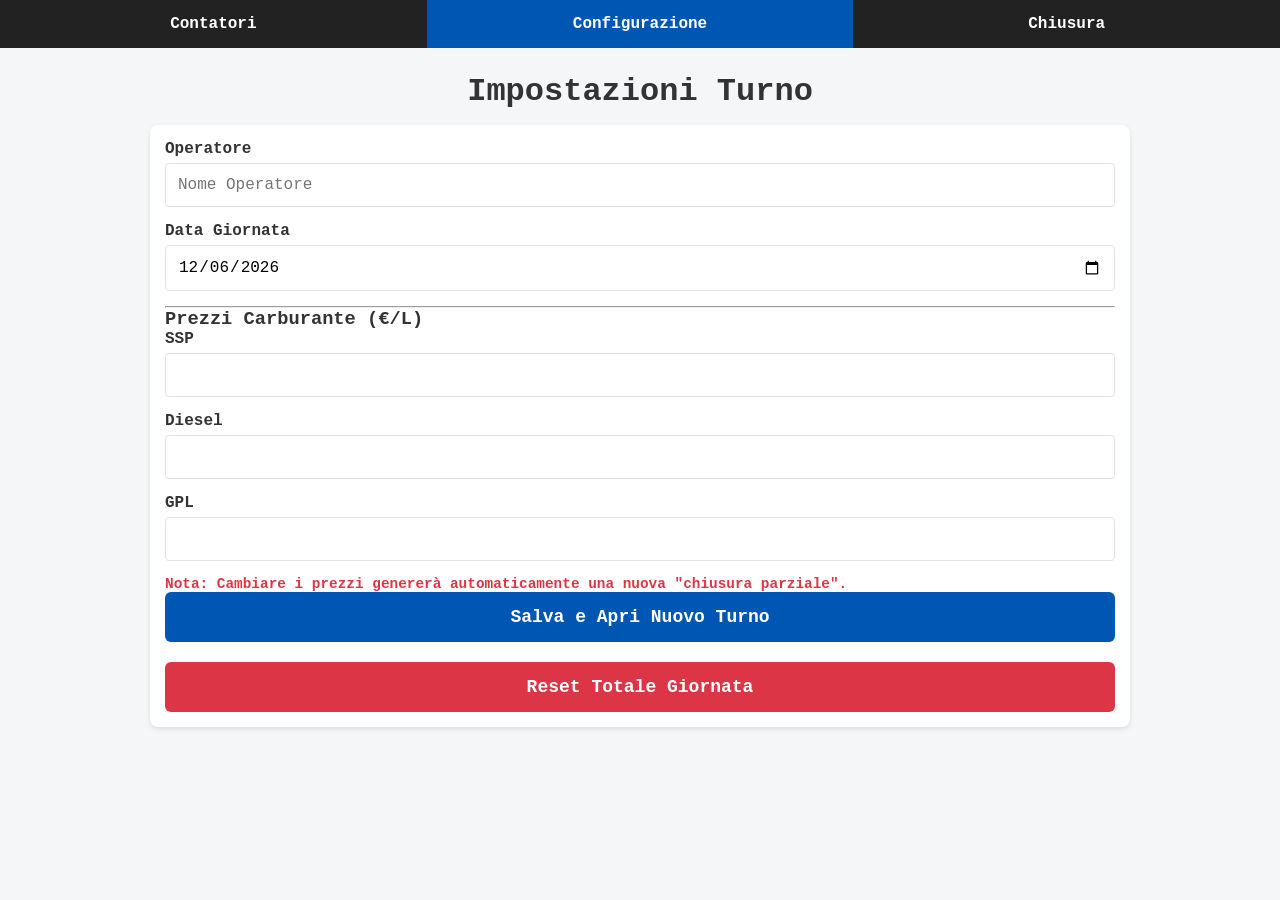
==== index.html @ e2e1b049 "initial commit" ====
<!doctype html>
<html lang="it">
  <head>
    <meta charset="UTF-8" />
    <meta
      name="viewport"
      content="width=device-width, initial-scale=1.0, maximum-scale=1.0, user-scalable=no"
    />
    <title>Contatori - Gestione Impianto</title>
    <link rel="stylesheet" href="style.css" />
    <link rel="manifest" href="manifest.json" />
  </head>
  <body id="page-index">
    <nav class="nav-bar no-print">
      <a href="index.html" class="active">Contatori</a>
      <a href="config.html">Configurazione</a>
      <a href="summary.html">Chiusura</a>
    </nav>

    <main class="container">
      <header class="app-header">
        <h1>Gestione Contatori Live</h1>
        <p id="active-info">
          Operatore: <span id="op-name">-</span> | Data:
          <span id="date-label">-</span>
        </p>
      </header>

      <div id="counters-container">
        <!-- Generato dinamicamente via JS -->
      </div>
    </main>

    <script src="app.js"></script>
  </body>
</html>
---- style.css ----
:root {
  --bg-color: #f4f6f8;
  --card-bg: #ffffff;
  --primary: #0056b3;
  --secondary: #ffc107;
  --danger: #dc3545;
  --text-main: #333333;
  --border: #dee2e6;
}

* {
  box-sizing: border-box;
  margin: 0;
  padding: 0;
  font-family: "Courier New", Courier, monospace;
}

body {
  background: var(--bg-color);
  color: var(--text-main);
  font-family:
    system-ui,
    -apple-system,
    sans-serif;
  padding-bottom: 20px;
}

/* Navigation */
.nav-bar {
  display: flex;
  background: #222;
  overflow-x: auto;
}
.nav-bar a {
  flex: 1;
  text-align: center;
  padding: 15px;
  color: white;
  text-decoration: none;
  font-weight: bold;
  white-space: nowrap;
}
.nav-bar a.active {
  background: var(--primary);
}

.container {
  max-width: 1000px;
  margin: 0 auto;
  padding: 10px;
}
.app-header {
  text-align: center;
  margin: 15px 0;
}
.card {
  background: var(--card-bg);
  padding: 15px;
  border-radius: 8px;
  box-shadow: 0 2px 5px rgba(0, 0, 0, 0.1);
  margin-bottom: 20px;
}

/* Form Elements */
.form-group {
  margin-bottom: 15px;
}
.form-group label {
  display: block;
  margin-bottom: 5px;
  font-weight: bold;
}
.form-group input {
  width: 100%;
  padding: 12px;
  font-size: 16px;
  border: 1px solid var(--border);
  border-radius: 4px;
}
.warning-text {
  color: var(--danger);
  font-size: 0.9em;
  font-weight: bold;
}

/* Buttons */
.btn {
  display: block;
  width: 100%;
  padding: 15px;
  font-size: 18px;
  font-weight: bold;
  border: none;
  border-radius: 6px;
  cursor: pointer;
  text-align: center;
}
.btn-primary {
  background: var(--primary);
  color: white;
}
.btn-danger {
  background: var(--danger);
  color: white;
}
.btn-secondary {
  background: var(--secondary);
  color: #333;
  padding: 10px;
  font-size: 14px;
  margin-top: 5px;
}

/* Contatori UI */
.group-section {
  background: var(--card-bg);
  border: 2px solid var(--border);
  margin-bottom: 20px;
  border-radius: 8px;
  overflow: hidden;
}
.group-header {
  background: #e9ecef;
  padding: 10px;
  display: flex;
  justify-content: space-between;
  align-items: center;
}
.pump-row {
  border-top: 1px solid var(--border);
  padding: 15px;
}
.pump-title {
  font-weight: bold;
  font-size: 1.2em;
  margin-bottom: 10px;
  display: flex;
  justify-content: space-between;
}

.counters-grid {
  display: flex;
  flex-direction: column;
  gap: 15px;
}
@media (min-width: 768px) {
  .counters-grid {
    flex-direction: row;
  }
}
.counter-box {
  flex: 1;
  background: #f8f9fa;
  padding: 10px;
  border-radius: 6px;
  text-align: center;
}

/* UI a 7 cifre */
.digit-display {
  display: flex;
  justify-content: center;
  gap: 2px;
}
.digit-col {
  display: flex;
  flex-direction: column;
  align-items: center;
  background: #222;
  border-radius: 4px;
  padding: 2px;
}
.digit-btn {
  background: #444;
  color: white;
  border: none;
  width: 30px;
  height: 35px;
  font-size: 20px;
  cursor: pointer;
  border-radius: 2px;
}
.digit-btn:active {
  background: var(--primary);
}
.digit-val {
  color: #0f0;
  font-family: "Courier New", monospace;
  font-size: 24px;
  font-weight: bold;
  padding: 5px 0;
}

/* Receipt / Scontrino */
.receipt {
  background: white;
  padding: 20px;
  font-family: "Courier New", monospace;
  color: black;
  max-width: 400px;
  margin: 0 auto;
  border: 1px dashed #ccc;
}
.receipt-header {
  text-align: center;
  border-bottom: 2px dashed black;
  padding-bottom: 10px;
  margin-bottom: 10px;
}
.receipt-footer {
  border-top: 2px dashed black;
  padding-top: 10px;
  margin-top: 10px;
  font-weight: bold;
}
.closure-block {
  border-bottom: 1px dashed #aaa;
  padding-bottom: 10px;
  margin-bottom: 10px;
}
.receipt-row {
  display: flex;
  justify-content: space-between;
  font-size: 14px;
}

/* Print Ottimizzazione */
@media print {
  body {
    background: white;
  }
  .no-print {
    display: none !important;
  }
  .container {
    width: 100%;
    margin: 0;
    padding: 0;
  }
  .receipt {
    border: none;
    max-width: 100%;
    width: 100%;
    margin: 0;
    padding: 0;
    font-size: 12px;
  }
}
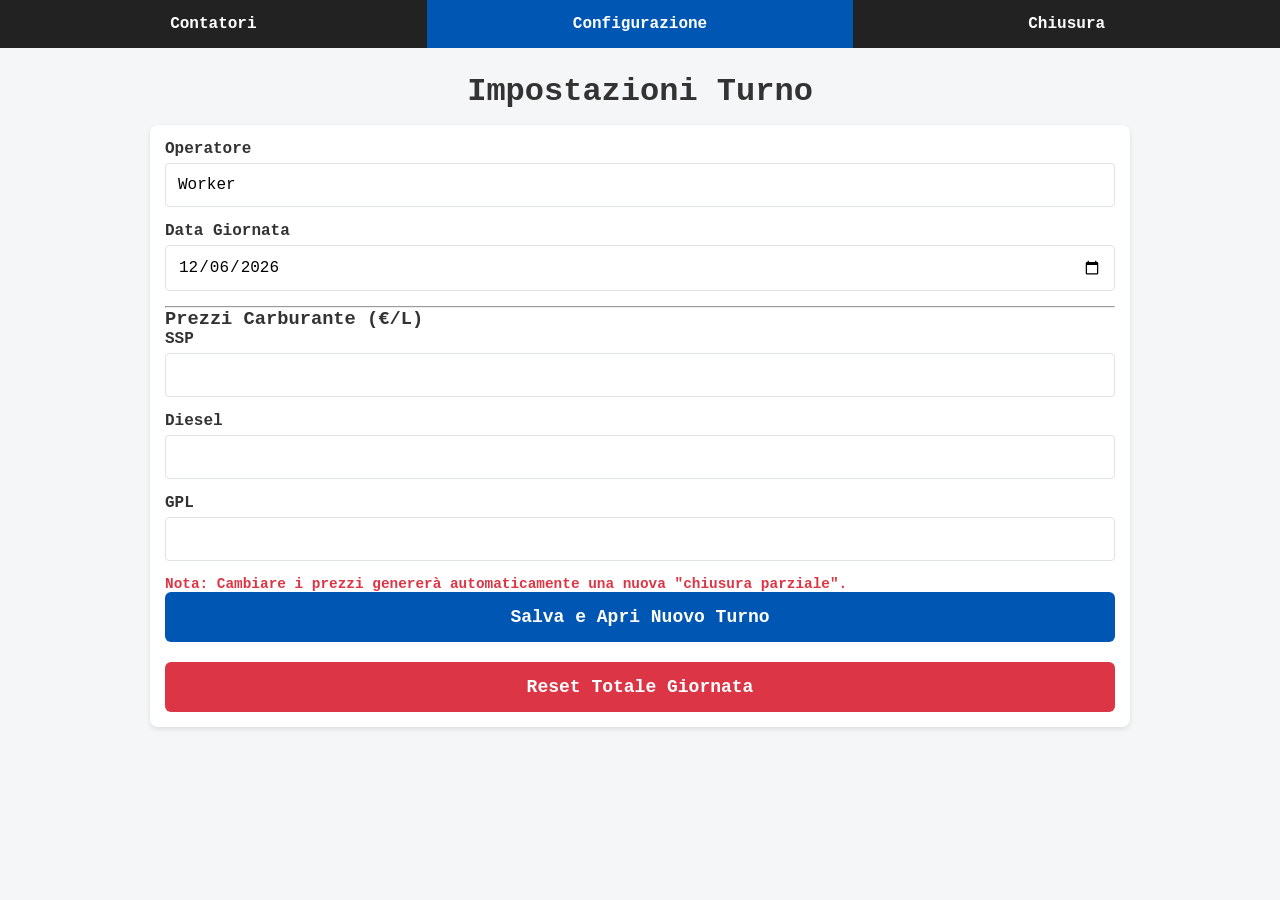
==== commit 79f3a8ad: "aggiunto le personalizzazioni grafiche e aggiunto data chiusura" ====
--- a/index.html
+++ b/index.html
@@ -6,7 +6,7 @@
       name="viewport"
       content="width=device-width, initial-scale=1.0, maximum-scale=1.0, user-scalable=no"
     />
-    <title>Contatori - Gestione Impianto</title>
+    <title>Contatori Manager</title>
     <link rel="stylesheet" href="style.css" />
     <link rel="manifest" href="manifest.json" />
   </head>
@@ -19,7 +19,7 @@
 
     <main class="container">
       <header class="app-header">
-        <h1>Gestione Contatori Live</h1>
+        <h1>Gestione Contatori Offlaga</h1>
         <p id="active-info">
           Operatore: <span id="op-name">-</span> | Data:
           <span id="date-label">-</span>
--- a/style.css
+++ b/style.css
@@ -160,7 +160,7 @@
 .digit-display {
   display: flex;
   justify-content: center;
-  gap: 2px;
+  gap: 5px;
 }
 .digit-col {
   display: flex;
@@ -174,8 +174,8 @@
   background: #444;
   color: white;
   border: none;
-  width: 30px;
-  height: 35px;
+  width: 45px;
+  height: 45px;
   font-size: 20px;
   cursor: pointer;
   border-radius: 2px;
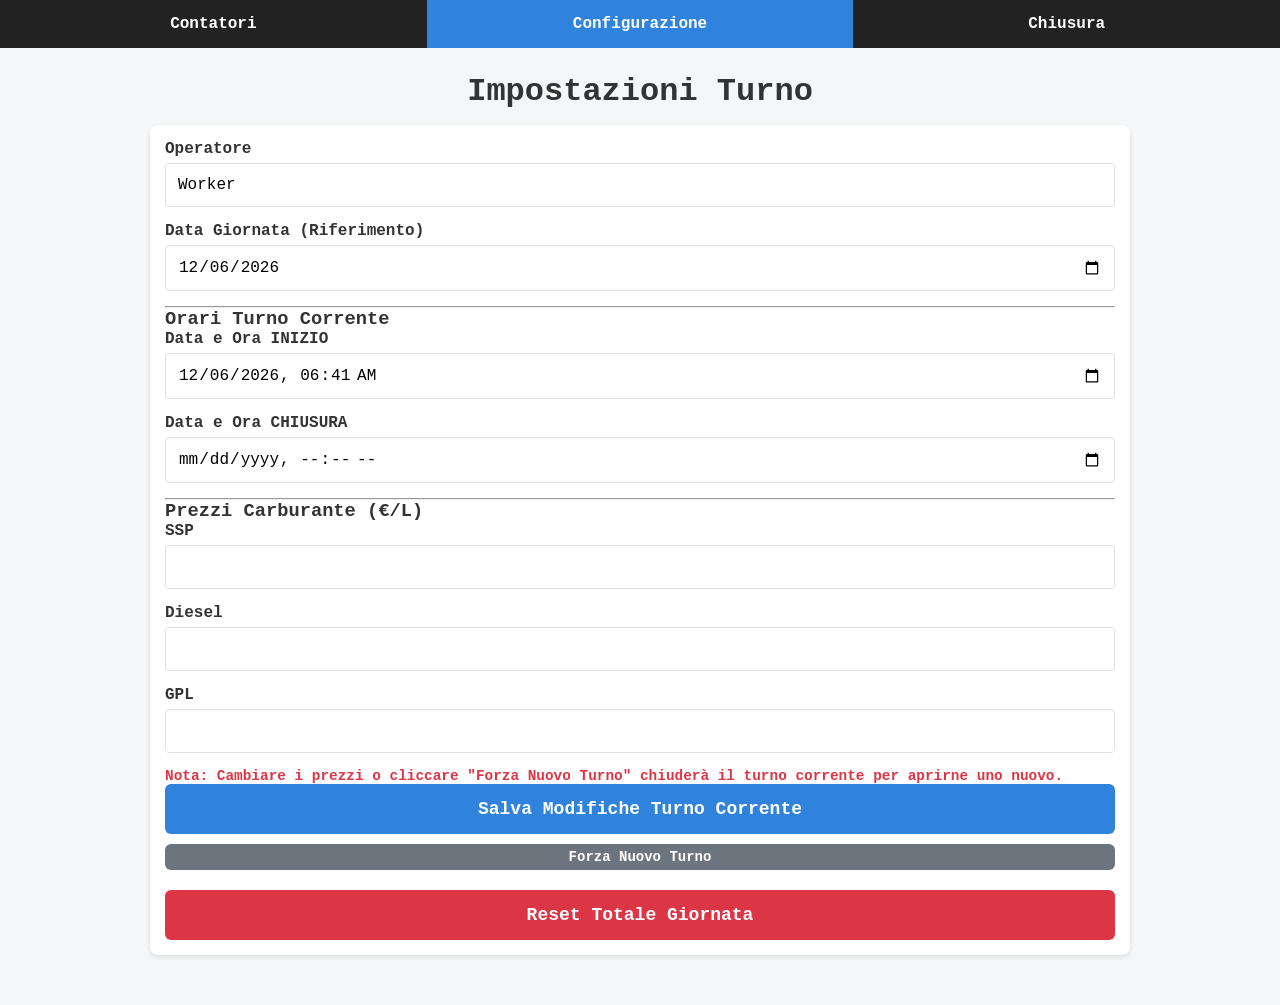
==== commit 0bcc9d7f: "aggiunto orari per il turno e dati di test" ====
--- a/index.html
+++ b/index.html
@@ -26,6 +26,24 @@
         </p>
       </header>
 
+      <div style="text-align: center; margin-bottom: 15px" class="no-print">
+        <button
+          onclick="fillTestCounters()"
+          style="
+            background-color: #f65c3d;
+            color: white;
+            padding: 10px 20px;
+            font-weight: bold;
+            border: none;
+            border-radius: 5px;
+            cursor: pointer;
+            box-shadow: 0 2px 4px rgba(0, 0, 0, 0.2);
+          "
+        >
+          🛠️ Carica Dati di Test
+        </button>
+      </div>
+
       <div id="counters-container">
         <!-- Generato dinamicamente via JS -->
       </div>
--- a/style.css
+++ b/style.css
@@ -1,8 +1,9 @@
 :root {
   --bg-color: #f4f6f8;
   --card-bg: #ffffff;
-  --primary: #0056b3;
-  --secondary: #ffc107;
+  --primary: #3083dc;
+  --secondary: #2ebfa5;
+  --info: #4e4187;
   --danger: #dc3545;
   --text-main: #333333;
   --border: #dee2e6;
@@ -104,13 +105,29 @@
   color: white;
 }
 .btn-secondary {
-  background: var(--secondary);
   color: #333;
-  padding: 10px;
+  padding: 5px;
   font-size: 14px;
   margin-top: 5px;
 }
 
+.bg-secondary {
+  background: var(--secondary);
+}
+.bg-info {
+  background: var(--info);
+}
+
+.no-bg {
+  background: transparent;
+}
+
+.b1 {
+  border: 1px solid;
+}
+.txt-white {
+  color: white;
+}
 /* Contatori UI */
 .group-section {
   background: var(--card-bg);
@@ -120,7 +137,7 @@
   overflow: hidden;
 }
 .group-header {
-  background: #e9ecef;
+  background: var(--primary);
   padding: 10px;
   display: flex;
   justify-content: space-between;
@@ -207,6 +224,10 @@
   padding-bottom: 10px;
   margin-bottom: 10px;
 }
+.receipt-header p {
+  text-align: left;
+  display: none;
+}
 .receipt-footer {
   border-top: 2px dashed black;
   padding-top: 10px;
